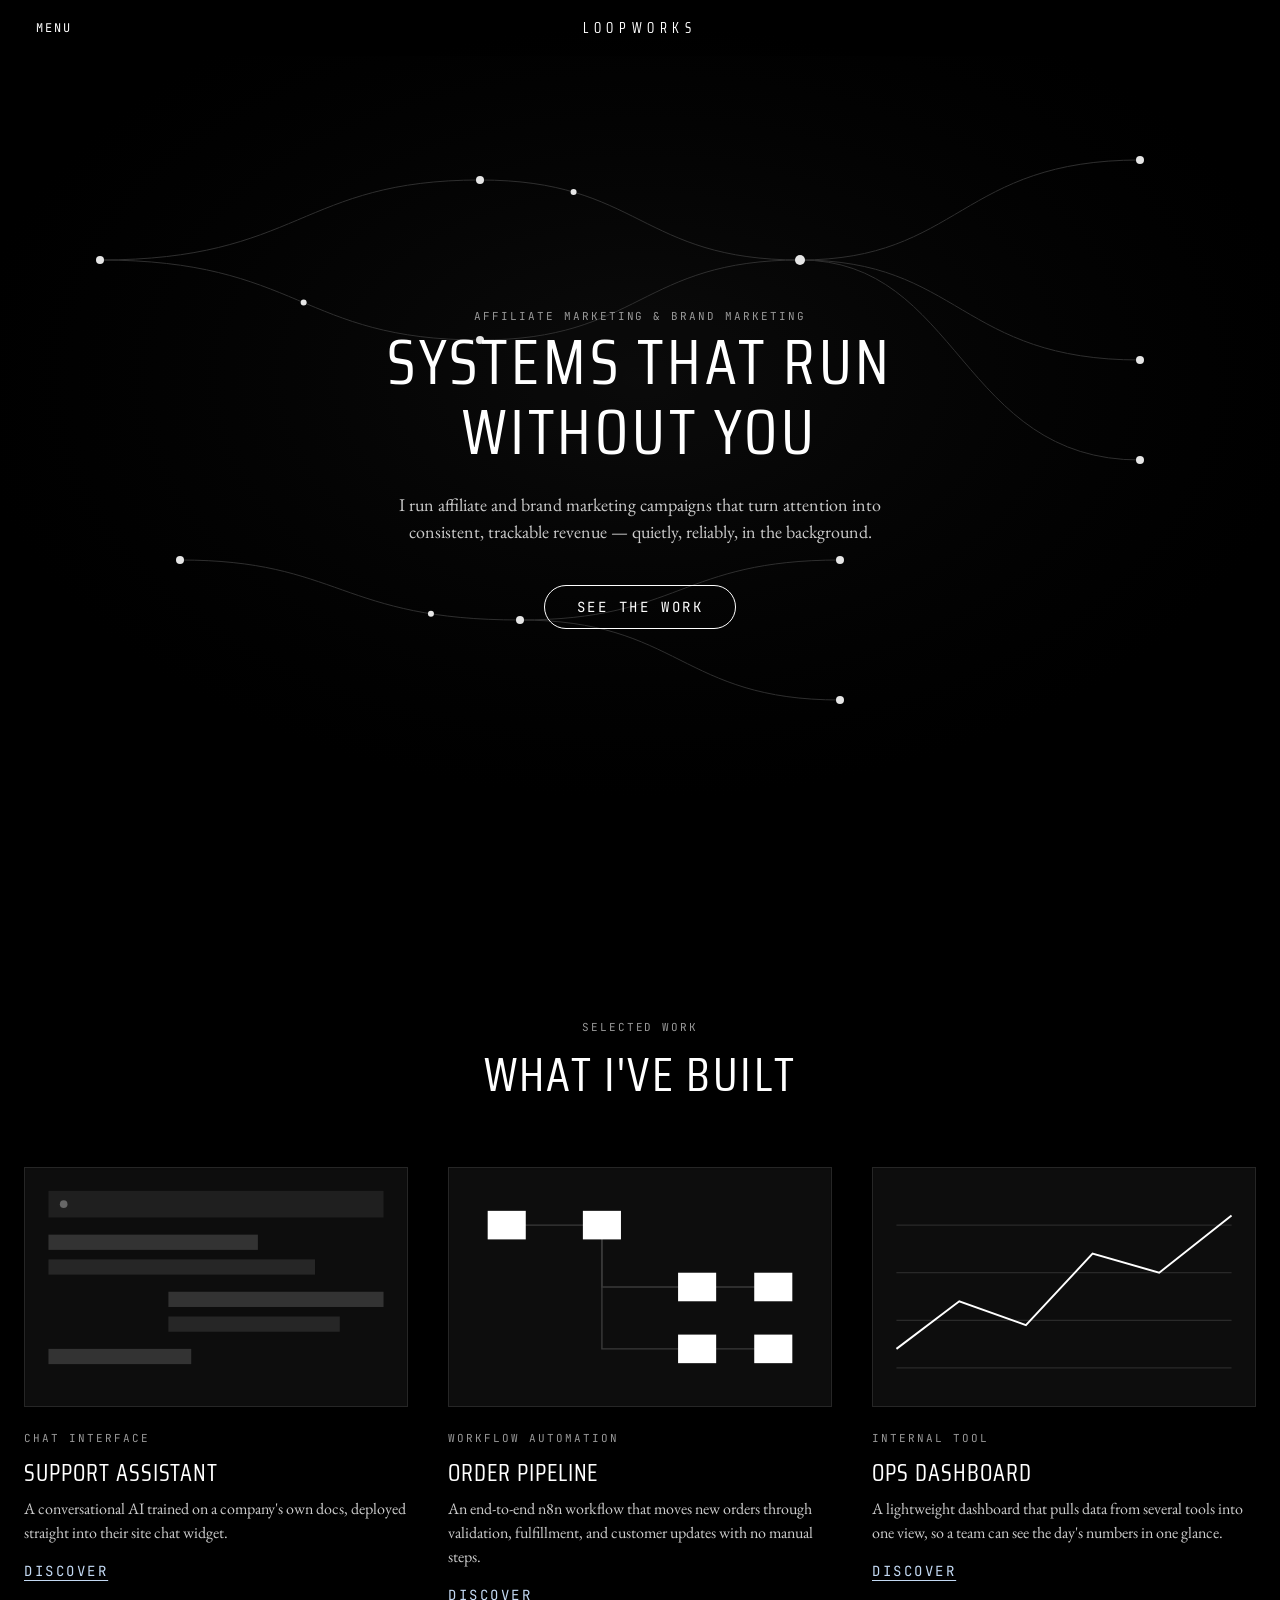
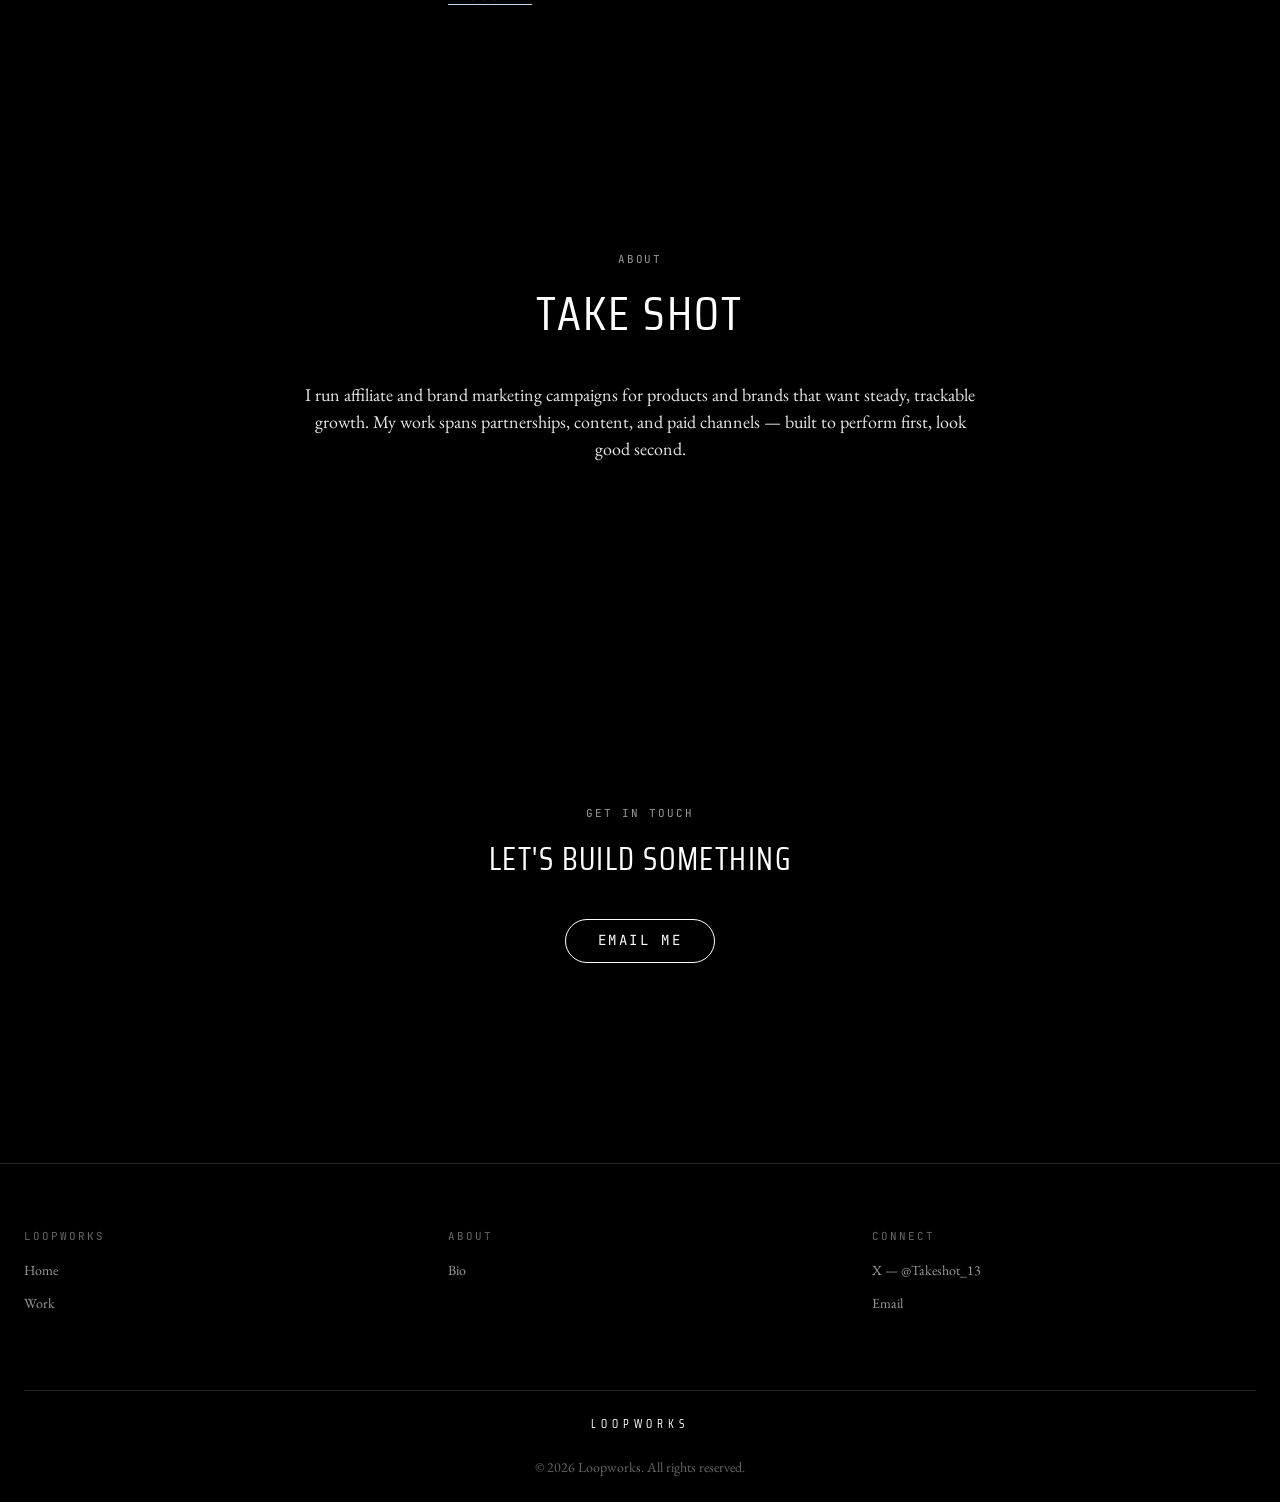
==== index.html @ 6c1918a0 "Initial portfolio site" ====
<!doctype html>
<html lang="en">
<head>
  <meta charset="UTF-8" />
  <meta name="viewport" content="width=device-width, initial-scale=1.0" />
  <title>LOOPWORKS — Affiliate Marketer &amp; Brand Marketer</title>
  <meta name="description" content="LOOPWORKS — Affiliate marketing and brand marketing work by Take shot." />
  <link rel="stylesheet" href="styles.css" />
</head>
<body>

  <!-- ============ TOP NAV ============ -->
  <nav class="top-nav">
    <div class="nav-side left">
      <button class="nav-link-label" id="menuOpenBtn" aria-haspopup="true" aria-expanded="false">Menu</button>
    </div>
    <a href="#top" class="wordmark">Loopworks</a>
    <div class="nav-side right"></div>
  </nav>

  <!-- ============ MOBILE MENU ============ -->
  <div class="mobile-menu" id="mobileMenu">
    <button class="btn-icon mobile-menu-close" id="menuCloseBtn" aria-label="Close menu">✕</button>
    <a href="#work">Work</a>
    <a href="#about">About</a>
    <a href="#contact">Contact</a>
  </div>

  <!-- ============ HERO ============ -->
  <header class="hero" id="top">
    <svg class="hero-graphic" viewBox="0 0 1440 900" preserveAspectRatio="xMidYMid slice" xmlns="http://www.w3.org/2000/svg" aria-hidden="true">
      <defs>
        <radialGradient id="fade" cx="50%" cy="42%" r="65%">
          <stop offset="0%" stop-color="#ffffff" stop-opacity="0.05"/>
          <stop offset="100%" stop-color="#000000" stop-opacity="0"/>
        </radialGradient>
      </defs>
      <rect width="1440" height="900" fill="url(#fade)" />
      <g stroke="#3a3a3a" stroke-width="1" fill="none" opacity="0.9">
        <path d="M 180 260 C 380 260, 380 180, 560 180" />
        <path d="M 180 260 C 380 260, 380 340, 560 340" />
        <path d="M 560 180 C 720 180, 720 260, 880 260" />
        <path d="M 560 340 C 720 340, 720 260, 880 260" />
        <path d="M 880 260 C 1040 260, 1040 160, 1220 160" />
        <path d="M 880 260 C 1040 260, 1040 360, 1220 360" />
        <path d="M 880 260 C 1040 260, 1040 460, 1220 460" />
        <path d="M 260 560 C 420 560, 420 620, 600 620" />
        <path d="M 600 620 C 760 620, 760 560, 920 560" />
        <path d="M 600 620 C 760 620, 760 700, 920 700" />
      </g>
      <g fill="#ffffff">
        <circle cx="180" cy="260" r="4" />
        <circle cx="560" cy="180" r="4" />
        <circle cx="560" cy="340" r="4" />
        <circle cx="880" cy="260" r="5" />
        <circle cx="1220" cy="160" r="4" />
        <circle cx="1220" cy="360" r="4" />
        <circle cx="1220" cy="460" r="4" />
        <circle cx="260" cy="560" r="4" />
        <circle cx="600" cy="620" r="4" />
        <circle cx="920" cy="560" r="4" />
        <circle cx="920" cy="700" r="4" />
      </g>
      <g fill="#ffffff">
        <circle r="3">
          <animateMotion dur="4.5s" repeatCount="indefinite" path="M 180 260 C 380 260, 380 180, 560 180 C 720 180, 720 260, 880 260 C 1040 260, 1040 160, 1220 160" />
        </circle>
        <circle r="3">
          <animateMotion dur="5.5s" begin="1s" repeatCount="indefinite" path="M 180 260 C 380 260, 380 340, 560 340 C 720 340, 720 260, 880 260 C 1040 260, 1040 460, 1220 460" />
        </circle>
        <circle r="3">
          <animateMotion dur="4s" begin="0.5s" repeatCount="indefinite" path="M 260 560 C 420 560, 420 620, 600 620 C 760 620, 760 700, 920 700" />
        </circle>
      </g>
    </svg>

    <div class="hero-content">
      <span class="caption hero-eyebrow">Affiliate Marketing &amp; Brand Marketing</span>
      <h1 class="display-xl">Systems that run<br />without you</h1>
      <p class="hero-sub">I run affiliate and brand marketing campaigns that turn attention into consistent, trackable revenue — quietly, reliably, in the background.</p>
      <a href="#work" class="btn">See the work</a>
    </div>
  </header>

  <!-- ============ WORK / PROJECTS ============ -->
  <section id="work">
    <div class="container">
      <div class="section-head">
        <span class="caption">Selected Work</span>
        <h2 class="display-lg">What I've built</h2>
      </div>

      <div class="project-grid">

        <article class="project-card">
          <figure>
            <svg viewBox="0 0 400 250" xmlns="http://www.w3.org/2000/svg" aria-hidden="true">
              <rect width="400" height="250" fill="#0d0d0d"/>
              <rect x="24" y="24" width="352" height="28" rx="0" fill="#1f1f1f"/>
              <circle cx="40" cy="38" r="4" fill="#666"/>
              <rect x="24" y="70" width="220" height="16" fill="#333"/>
              <rect x="24" y="96" width="280" height="16" fill="#262626"/>
              <rect x="150" y="130" width="226" height="16" fill="#333"/>
              <rect x="150" y="156" width="180" height="16" fill="#262626"/>
              <rect x="24" y="190" width="150" height="16" fill="#333"/>
            </svg>
          </figure>
          <span class="caption">Chat Interface</span>
          <h3 class="display-sm">Support Assistant</h3>
          <p class="body-md">A conversational AI trained on a company's own docs, deployed straight into their site chat widget.</p>
          <a href="#" class="text-link">Discover</a>
        </article>

        <article class="project-card">
          <figure>
            <svg viewBox="0 0 400 250" xmlns="http://www.w3.org/2000/svg" aria-hidden="true">
              <rect width="400" height="250" fill="#0d0d0d"/>
              <g stroke="#3a3a3a" stroke-width="1.5" fill="none">
                <path d="M 60 60 L 160 60 L 160 125 L 260 125"/>
                <path d="M 160 60 L 160 190 L 260 190"/>
                <path d="M 260 125 L 340 125"/>
                <path d="M 260 190 L 340 190"/>
              </g>
              <g fill="#fff">
                <rect x="40" y="45" width="40" height="30" />
                <rect x="140" y="45" width="40" height="30" />
                <rect x="240" y="110" width="40" height="30" />
                <rect x="240" y="175" width="40" height="30" />
                <rect x="320" y="110" width="40" height="30" />
                <rect x="320" y="175" width="40" height="30" />
              </g>
            </svg>
          </figure>
          <span class="caption">Workflow Automation</span>
          <h3 class="display-sm">Order Pipeline</h3>
          <p class="body-md">An end-to-end n8n workflow that moves new orders through validation, fulfillment, and customer updates with no manual steps.</p>
          <a href="#" class="text-link">Discover</a>
        </article>

        <article class="project-card">
          <figure>
            <svg viewBox="0 0 400 250" xmlns="http://www.w3.org/2000/svg" aria-hidden="true">
              <rect width="400" height="250" fill="#0d0d0d"/>
              <g fill="none" stroke="#333" stroke-width="1">
                <line x1="24" y1="60" x2="376" y2="60"/>
                <line x1="24" y1="110" x2="376" y2="110"/>
                <line x1="24" y1="160" x2="376" y2="160"/>
                <line x1="24" y1="210" x2="376" y2="210"/>
              </g>
              <polyline points="24,190 90,140 160,165 230,90 300,110 376,50" fill="none" stroke="#fff" stroke-width="2"/>
            </svg>
          </figure>
          <span class="caption">Internal Tool</span>
          <h3 class="display-sm">Ops Dashboard</h3>
          <p class="body-md">A lightweight dashboard that pulls data from several tools into one view, so a team can see the day's numbers in one glance.</p>
          <a href="#" class="text-link">Discover</a>
        </article>

      </div>
    </div>
  </section>

  <!-- ============ ABOUT ============ -->
  <section id="about">
    <div class="container about">
      <span class="caption">About</span>
      <h2 class="display-lg" style="margin: var(--sp-md) 0 var(--sp-xl);">Take shot</h2>
      <p>I run affiliate and brand marketing campaigns for products and brands that want steady, trackable growth. My work spans partnerships, content, and paid channels — built to perform first, look good second.</p>
    </div>
  </section>

  <!-- ============ CTA ============ -->
  <section id="contact">
    <div class="container cta-band">
      <span class="caption">Get in touch</span>
      <h2 class="display-md" style="margin: var(--sp-md) 0 var(--sp-xl);">Let's build something</h2>
      <a href="mailto:takeshotat@gmail.com" class="btn">Email me</a>
    </div>
  </section>

  <!-- ============ FOOTER ============ -->
  <footer>
    <div class="container">
      <div class="footer-cols">
        <div class="footer-col">
          <h4>Loopworks</h4>
          <a href="#top">Home</a>
          <a href="#work">Work</a>
        </div>
        <div class="footer-col">
          <h4>About</h4>
          <a href="#about">Bio</a>
        </div>
        <div class="footer-col">
          <h4>Connect</h4>
          <a href="https://x.com/Takeshot_13" target="_blank" rel="noopener">X — @Takeshot_13</a>
          <a href="mailto:takeshotat@gmail.com">Email</a>
        </div>
      </div>
      <div class="footer-bottom">
        <span class="wordmark" style="font-size:12px;">Loopworks</span>
        <span class="body-sm">© 2026 Loopworks. All rights reserved.</span>
      </div>
    </div>
  </footer>

  <script src="script.js"></script>
</body>
</html>
---- styles.css ----
/* ==========================================================================
   LOOPWORKS — design tokens (adapted from the supplied monochrome brand system)
   ========================================================================== */

@font-face {
  font-family: "Display Face";
  src: url("assets/fonts/saira-condensed-400.woff2") format("woff2");
  font-weight: 400;
  font-style: normal;
  font-display: swap;
}
@font-face {
  font-family: "Text Face";
  src: url("assets/fonts/eb-garamond-400.woff2") format("woff2");
  font-weight: 400;
  font-style: normal;
  font-display: swap;
}
@font-face {
  font-family: "Mono Face";
  src: url("assets/fonts/jetbrains-mono-400.woff2") format("woff2");
  font-weight: 400;
  font-style: normal;
  font-display: swap;
}

:root {
  /* colors */
  --canvas: #000000;
  --surface-soft: #0d0d0d;
  --surface-card: #141414;
  --surface-elevated: #1f1f1f;
  --hairline: #262626;
  --hairline-strong: #3a3a3a;
  --on-dark: #ffffff;
  --body: #cccccc;
  --body-strong: #e6e6e6;
  --muted: #999999;
  --muted-soft: #666666;
  --link: #c3d9f3;

  /* type families */
  --f-display: "Display Face", -apple-system, BlinkMacSystemFont, "Segoe UI", sans-serif;
  --f-text: "Text Face", Garamond, "Times New Roman", serif;
  --f-mono: "Mono Face", ui-monospace, "SF Mono", monospace;

  /* spacing */
  --sp-xxs: 4px;
  --sp-xs: 8px;
  --sp-sm: 12px;
  --sp-md: 16px;
  --sp-lg: 24px;
  --sp-xl: 40px;
  --sp-xxl: 64px;
  --sp-section: 120px;
}

* { box-sizing: border-box; }

html, body {
  margin: 0;
  padding: 0;
  background: var(--canvas);
  color: var(--on-dark);
  -webkit-font-smoothing: antialiased;
}

body {
  font-family: var(--f-text);
  font-size: 16px;
  line-height: 1.5;
  overflow-x: hidden;
}

a { color: var(--link); }

.container {
  max-width: 1280px;
  margin: 0 auto;
  padding: 0 var(--sp-lg);
}

/* ---- Typography ---- */
h1, h2, h3, .display {
  font-family: var(--f-display);
  font-weight: 400;
  text-transform: uppercase;
  margin: 0;
}
.display-xl { font-size: 64px; line-height: 1.1; letter-spacing: 0.06em; }
.display-lg { font-size: 48px; line-height: 1.15; letter-spacing: 0.05em; }
.display-md { font-size: 32px; line-height: 1.2; letter-spacing: 0.045em; }
.display-sm { font-size: 24px; line-height: 1.3; letter-spacing: 0.04em; }
.title-md { font-family: var(--f-display); font-size: 20px; line-height: 1.3; letter-spacing: 0.03em; text-transform: uppercase; }

.wordmark {
  font-family: var(--f-display);
  font-size: 14px;
  letter-spacing: 0.4em;
  text-transform: uppercase;
  color: var(--on-dark);
  text-decoration: none;
  white-space: nowrap;
}

.caption {
  font-family: var(--f-mono);
  font-size: 11px;
  letter-spacing: 0.18em;
  text-transform: uppercase;
  color: var(--muted);
  line-height: 1.4;
}

.body-md { font-family: var(--f-text); font-size: 16px; line-height: 1.5; color: var(--body); }
.body-sm { font-family: var(--f-text); font-size: 14px; line-height: 1.5; color: var(--muted); }

/* ---- Buttons ---- */
.btn {
  display: inline-flex;
  align-items: center;
  justify-content: center;
  gap: var(--sp-xs);
  background: transparent;
  color: var(--on-dark);
  border: 1px solid var(--on-dark);
  border-radius: 9999px;
  font-family: var(--f-mono);
  font-size: 14px;
  letter-spacing: 0.18em;
  text-transform: uppercase;
  text-decoration: none;
  padding: 14px 32px;
  height: 44px;
  min-width: 44px;
  cursor: pointer;
  transition: background-color 0.2s ease, color 0.2s ease;
}
.btn:hover { background: var(--on-dark); color: #000; }
.btn:focus-visible { outline: 2px solid var(--link); outline-offset: 3px; }

.btn-icon {
  width: 40px;
  height: 40px;
  border-radius: 9999px;
  border: 1px solid var(--on-dark);
  background: transparent;
  color: var(--on-dark);
  display: inline-flex;
  align-items: center;
  justify-content: center;
  cursor: pointer;
}
.btn-icon:focus-visible { outline: 2px solid var(--link); outline-offset: 3px; }

/* ---- Top nav ---- */
.top-nav {
  position: fixed;
  top: 0; left: 0; right: 0;
  height: 56px;
  z-index: 100;
  display: flex;
  align-items: center;
  justify-content: space-between;
  padding: 0 var(--sp-lg);
  background: linear-gradient(to bottom, rgba(0,0,0,0.65), rgba(0,0,0,0));
}
.nav-link-label {
  font-family: var(--f-mono);
  font-size: 12px;
  letter-spacing: 0.16em;
  text-transform: uppercase;
  color: var(--on-dark);
  background: none;
  border: none;
  cursor: pointer;
  padding: var(--sp-sm);
}
.nav-side { display: flex; align-items: center; gap: var(--sp-md); width: 140px; }
.nav-side.right { justify-content: flex-end; }

.mobile-menu {
  position: fixed;
  inset: 0;
  background: var(--canvas);
  z-index: 200;
  display: flex;
  flex-direction: column;
  align-items: center;
  justify-content: center;
  gap: var(--sp-xl);
  transform: translateY(-100%);
  transition: transform 0.35s ease;
}
.mobile-menu.open { transform: translateY(0); }
.mobile-menu a, .mobile-menu button {
  font-family: var(--f-display);
  text-transform: uppercase;
  letter-spacing: 0.05em;
  font-size: 28px;
  color: var(--on-dark);
  background: none;
  border: none;
  text-decoration: none;
  cursor: pointer;
}
.mobile-menu-close {
  position: absolute;
  top: 16px; right: 16px;
  width: 40px; height: 40px;
}

/* ---- Hero ---- */
.hero {
  position: relative;
  min-height: 100svh;
  display: flex;
  flex-direction: column;
  align-items: center;
  justify-content: center;
  text-align: center;
  padding: 96px var(--sp-lg) var(--sp-xxl);
  background: var(--canvas);
  overflow: hidden;
}
.hero-graphic {
  position: absolute;
  inset: 0;
  width: 100%;
  height: 100%;
  opacity: 0.9;
}
.hero-content {
  position: relative;
  z-index: 2;
  max-width: 900px;
}
.hero-eyebrow { margin-bottom: var(--sp-lg); }
.hero h1 { margin-bottom: var(--sp-lg); }
.hero-sub {
  font-family: var(--f-text);
  font-size: 18px;
  color: var(--body);
  max-width: 560px;
  margin: 0 auto var(--sp-xl);
}

/* ---- Sections ---- */
section { padding: var(--sp-section) 0; }
.section-head {
  text-align: center;
  margin-bottom: var(--sp-xxl);
}
.section-head .caption { display: block; margin-bottom: var(--sp-sm); }

/* ---- Project cards ---- */
.project-grid {
  display: flex;
  flex-wrap: wrap;
  gap: var(--sp-xl);
}
.project-card {
  background: var(--canvas);
  border-radius: 0;
  display: flex;
  flex-direction: column;
  flex: 1 1 calc(33.333% - 27px);
  min-width: 260px;
}
.project-card figure {
  margin: 0 0 var(--sp-lg);
  aspect-ratio: 16 / 10;
  background: var(--surface-soft);
  border: 1px solid var(--hairline);
  overflow: hidden;
}
.project-card figure svg { width: 100%; height: 100%; display: block; }
.project-card h3 { margin-bottom: var(--sp-xs); }
.project-card .caption { margin-bottom: var(--sp-sm); }
.project-card p { margin: 0 0 var(--sp-md); }
.text-link {
  font-family: var(--f-mono);
  font-size: 14px;
  letter-spacing: 0.18em;
  text-transform: uppercase;
  color: var(--link);
  text-decoration: underline;
  text-underline-offset: 4px;
}

/* ---- About ---- */
.about {
  max-width: 720px;
  margin: 0 auto;
  text-align: center;
}
.about p { font-size: 18px; color: var(--body-strong); }

/* ---- CTA band ---- */
.cta-band {
  text-align: center;
  padding: 80px var(--sp-lg);
}
.cta-band .display-md { margin-bottom: var(--sp-xl); }

/* ---- Footer ---- */
footer {
  background: var(--canvas);
  color: var(--muted);
  padding: var(--sp-xxl) 0 var(--sp-lg);
  border-top: 1px solid var(--hairline);
}
.footer-cols {
  display: flex;
  flex-wrap: wrap;
  gap: var(--sp-xl);
  margin-bottom: var(--sp-xxl);
}
.footer-col { flex: 1 1 calc(33.333% - 27px); min-width: 140px; }
.footer-col h4 {
  font-family: var(--f-mono);
  font-size: 11px;
  letter-spacing: 0.18em;
  text-transform: uppercase;
  color: var(--muted-soft);
  margin: 0 0 var(--sp-md);
  font-weight: 400;
}
.footer-col a {
  display: block;
  font-family: var(--f-text);
  font-size: 14px;
  color: var(--muted);
  text-decoration: none;
  margin-bottom: var(--sp-sm);
}
.footer-col a:hover { color: var(--on-dark); }
.footer-bottom {
  display: flex;
  flex-direction: column;
  align-items: center;
  gap: var(--sp-lg);
  border-top: 1px solid var(--hairline);
  padding-top: var(--sp-lg);
}
.footer-bottom .body-sm { color: var(--muted-soft); }

/* ---- Focus visibility (accessibility floor) ---- */
a:focus-visible, button:focus-visible {
  outline: 2px solid var(--link);
  outline-offset: 3px;
}

/* ---- Reduced motion ---- */
@media (prefers-reduced-motion: reduce) {
  * { animation-duration: 0.001ms !important; transition-duration: 0.001ms !important; }
}

/* ==========================================================================
   Responsive
   ========================================================================== */
@media (max-width: 1024px) {
  .project-card { flex-basis: calc(50% - 20px); }
  .footer-col { flex-basis: calc(50% - 20px); }
}

@media (max-width: 767px) {
  .display-xl { font-size: 34px; letter-spacing: 0.04em; }
  .display-lg { font-size: 28px; }
  .display-md { font-size: 24px; }
  .nav-side { width: auto; }
  .project-card { flex-basis: 100%; }
  .footer-col { flex-basis: 100%; }
  .footer-cols { gap: var(--sp-lg); }
  section { padding: 72px 0; }
  .hero { padding-top: 120px; }
}
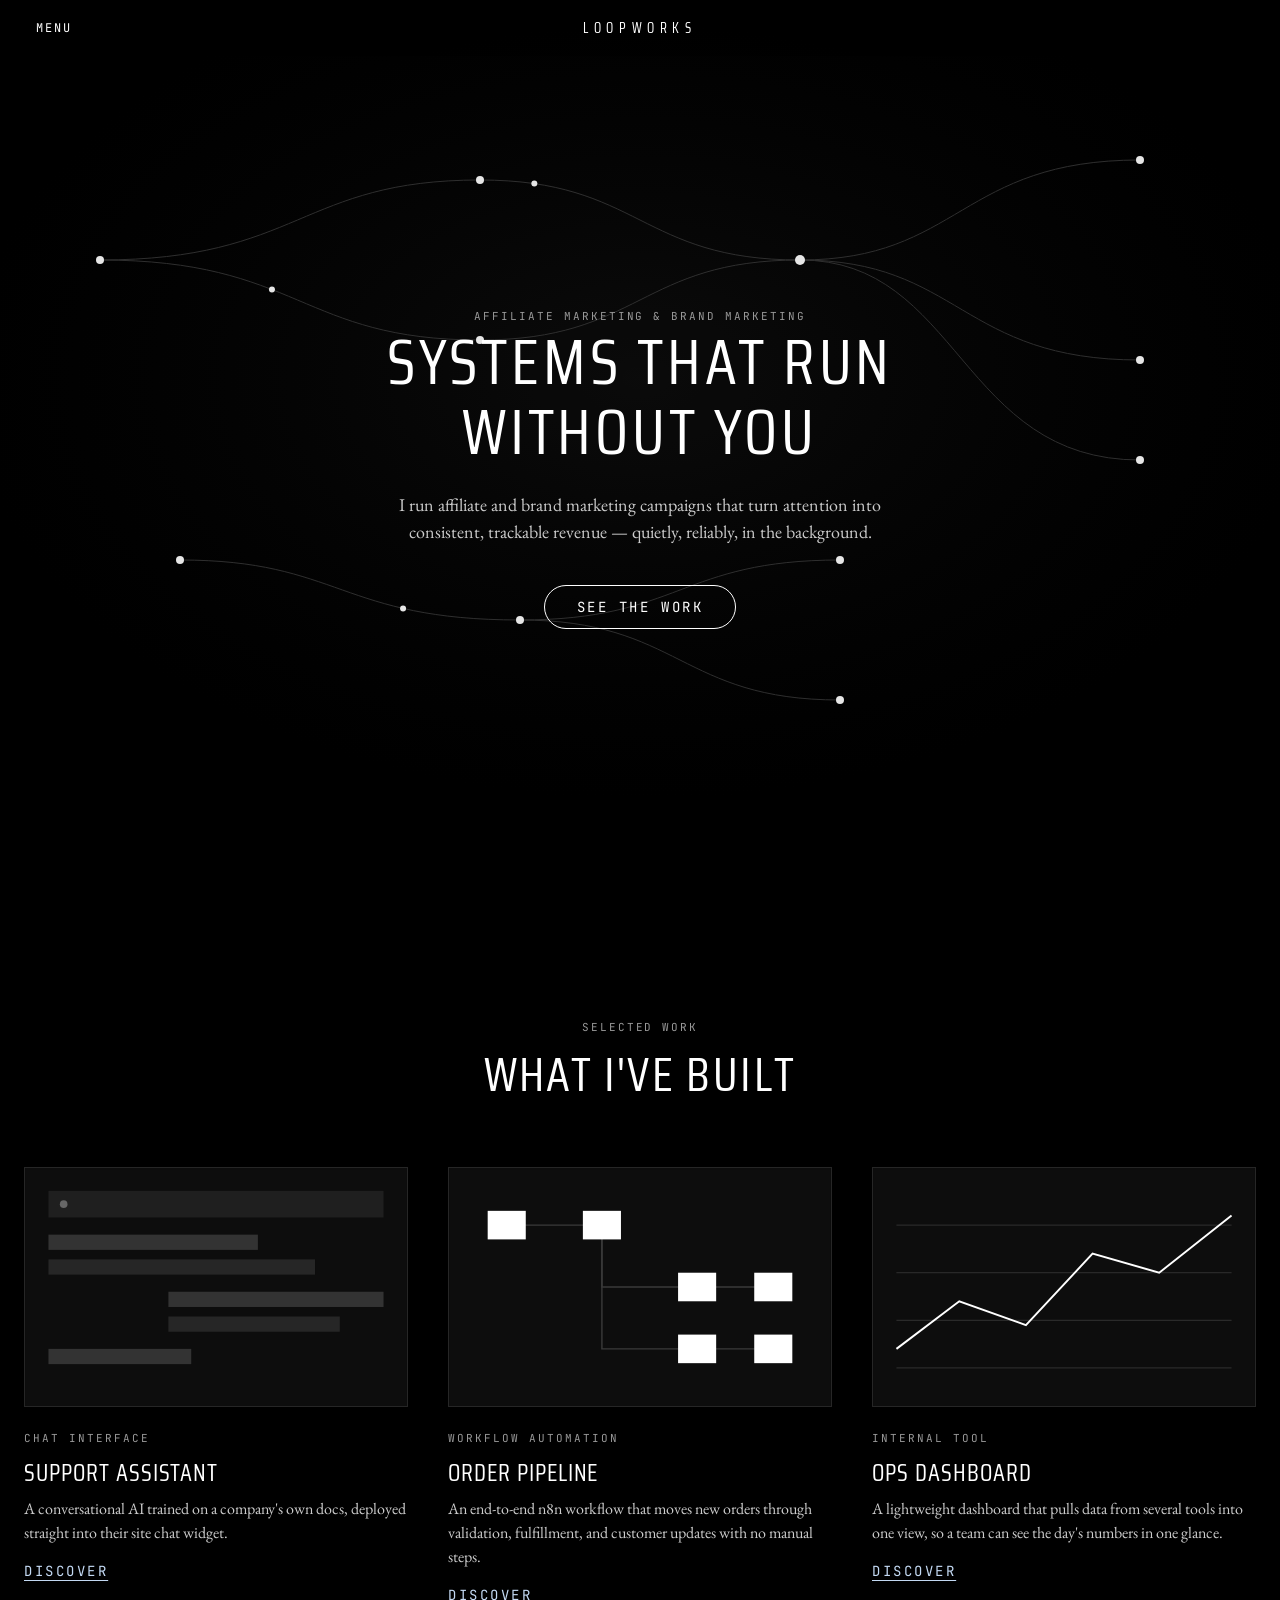
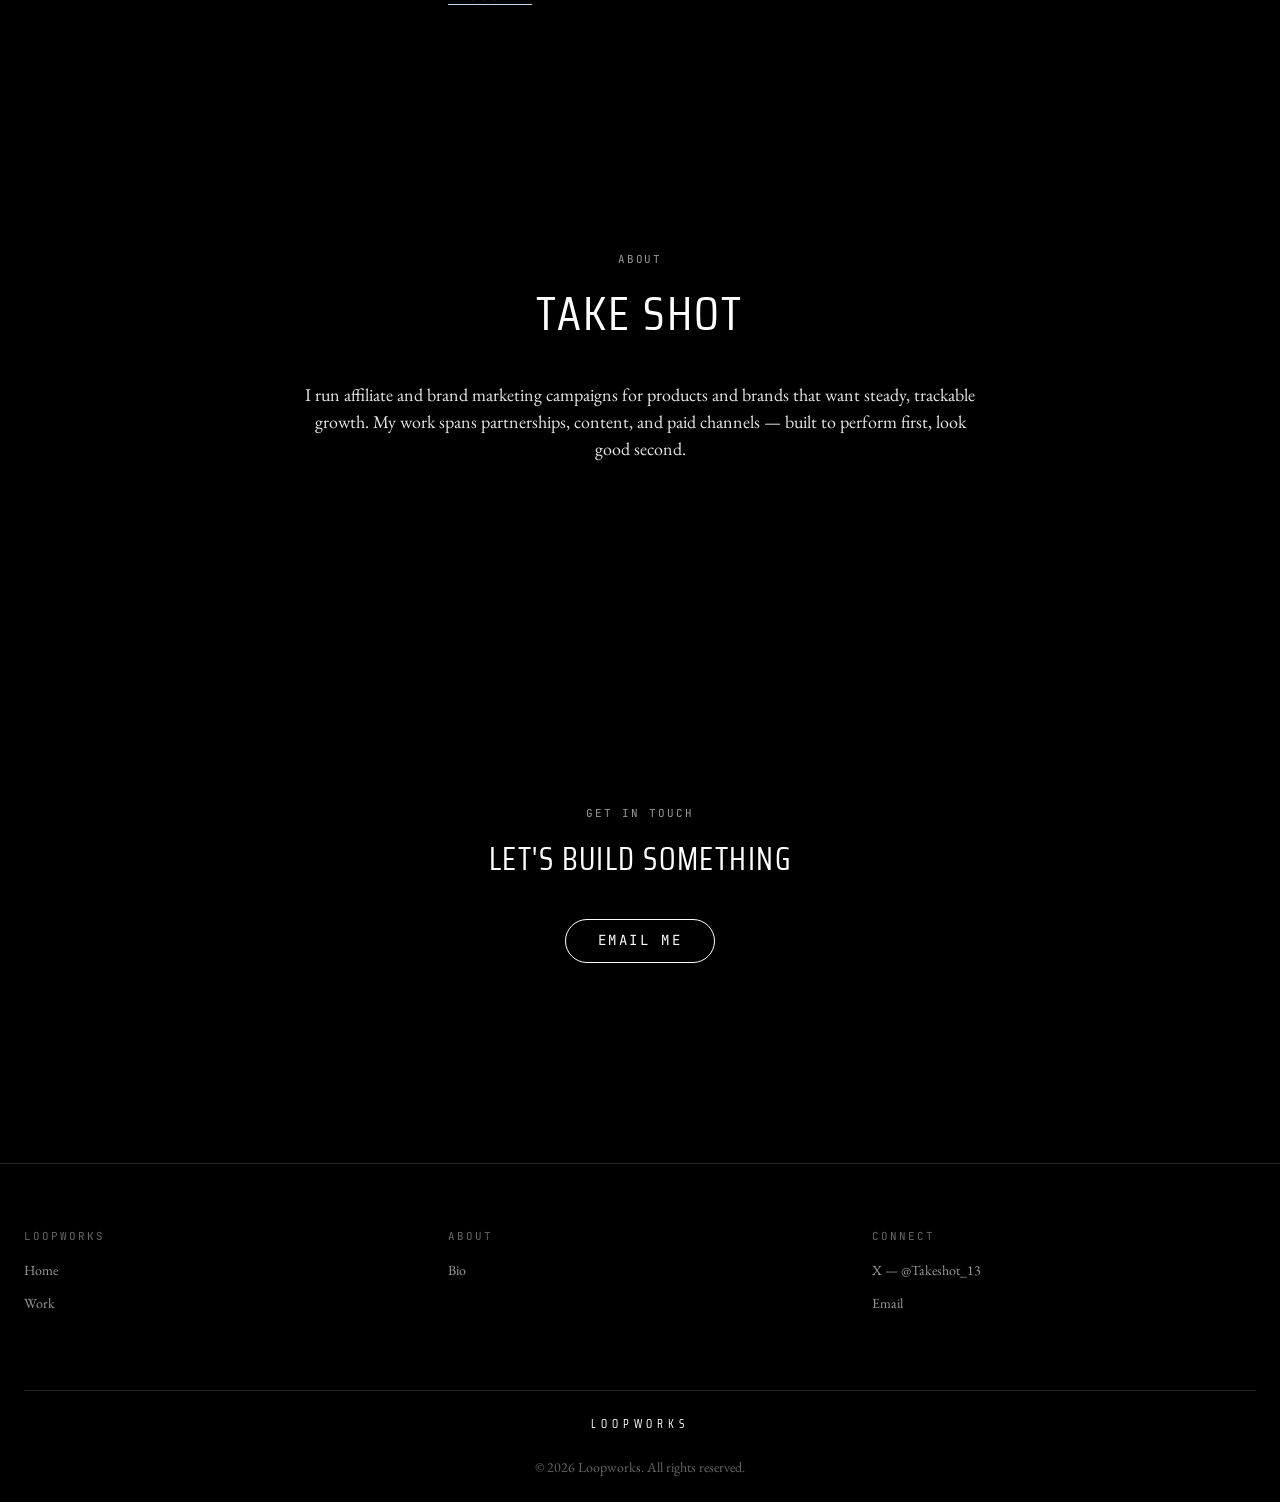
==== commit 59958947: "Add site favicon" ====
--- a/index.html
+++ b/index.html
@@ -5,6 +5,10 @@
   <meta name="viewport" content="width=device-width, initial-scale=1.0" />
   <title>LOOPWORKS — Affiliate Marketer &amp; Brand Marketer</title>
   <meta name="description" content="LOOPWORKS — Affiliate marketing and brand marketing work by Take shot." />
+  <link rel="icon" type="image/png" sizes="32x32" href="assets/favicon/favicon-32.png" />
+  <link rel="icon" type="image/png" sizes="16x16" href="assets/favicon/favicon-16.png" />
+  <link rel="apple-touch-icon" sizes="180x180" href="assets/favicon/apple-touch-icon.png" />
+  <link rel="icon" type="image/png" sizes="512x512" href="assets/favicon/favicon-512.png" />
   <link rel="stylesheet" href="styles.css" />
 </head>
 <body>
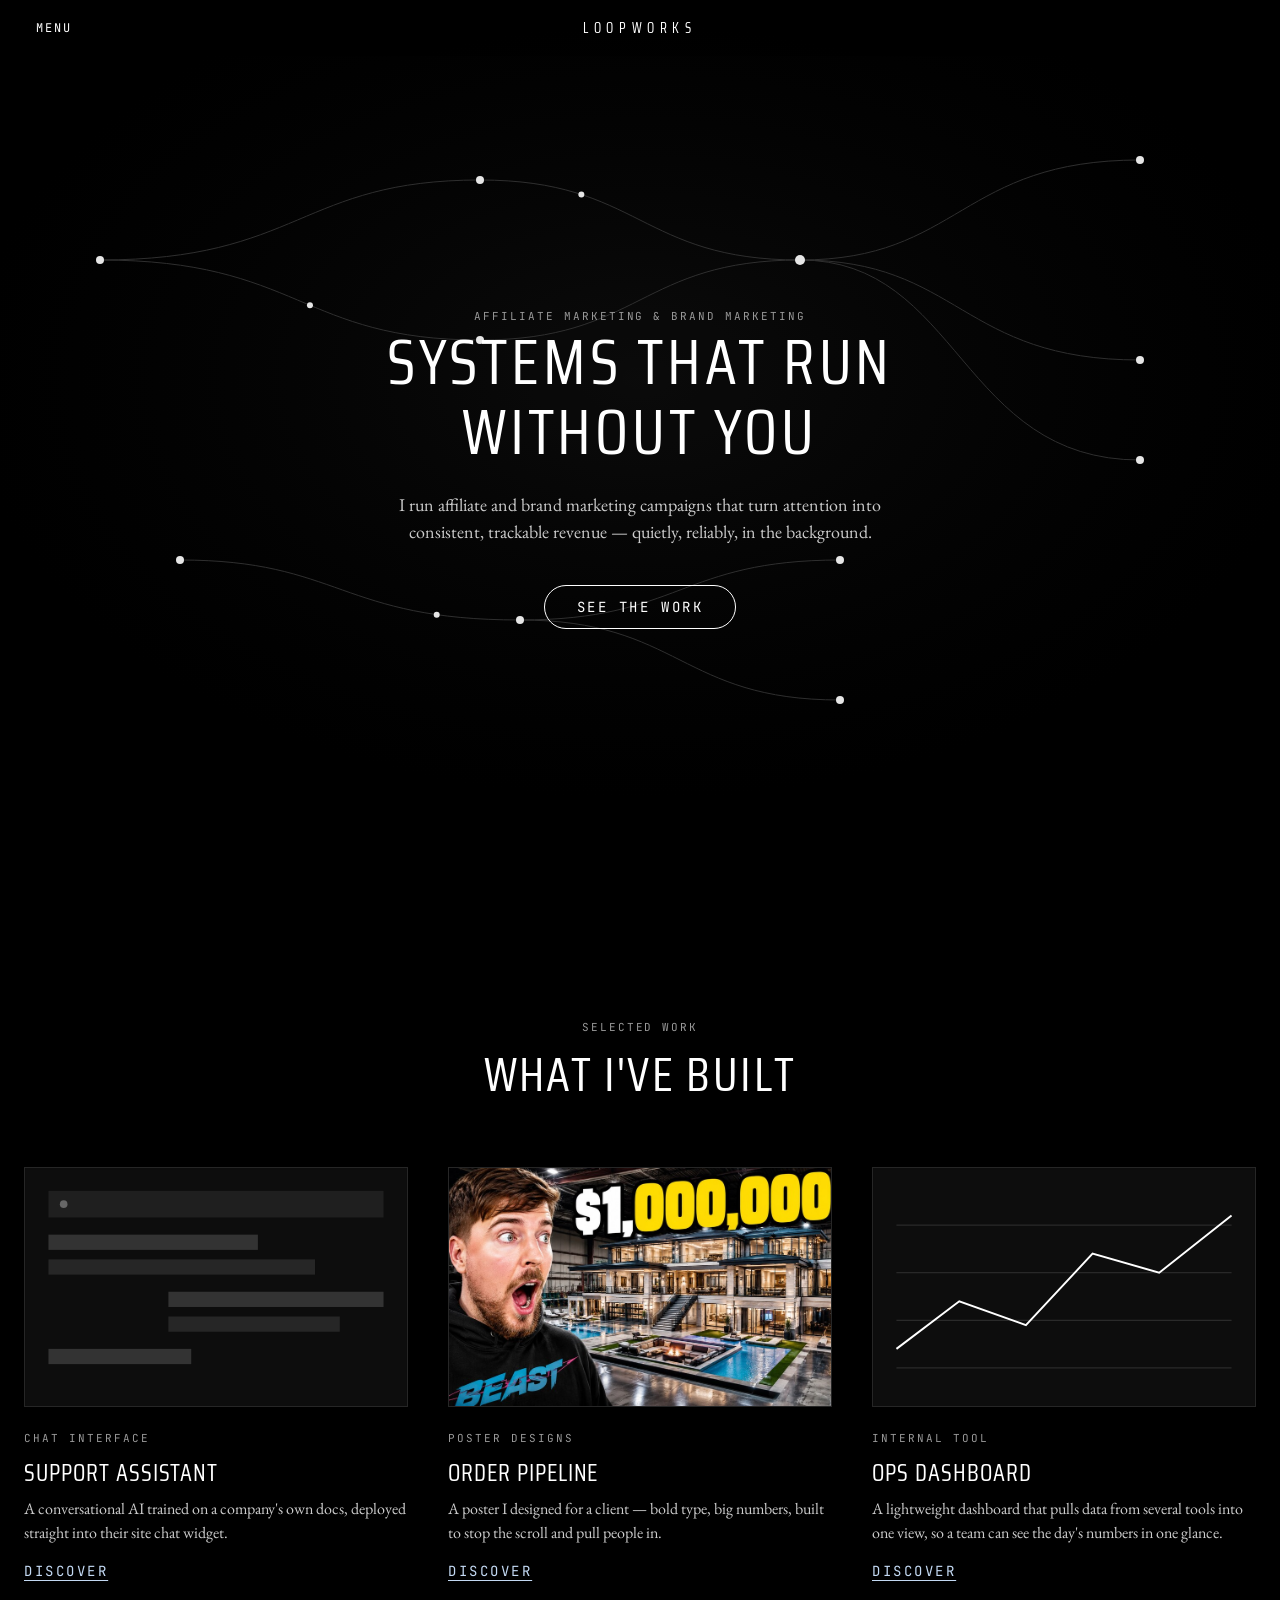
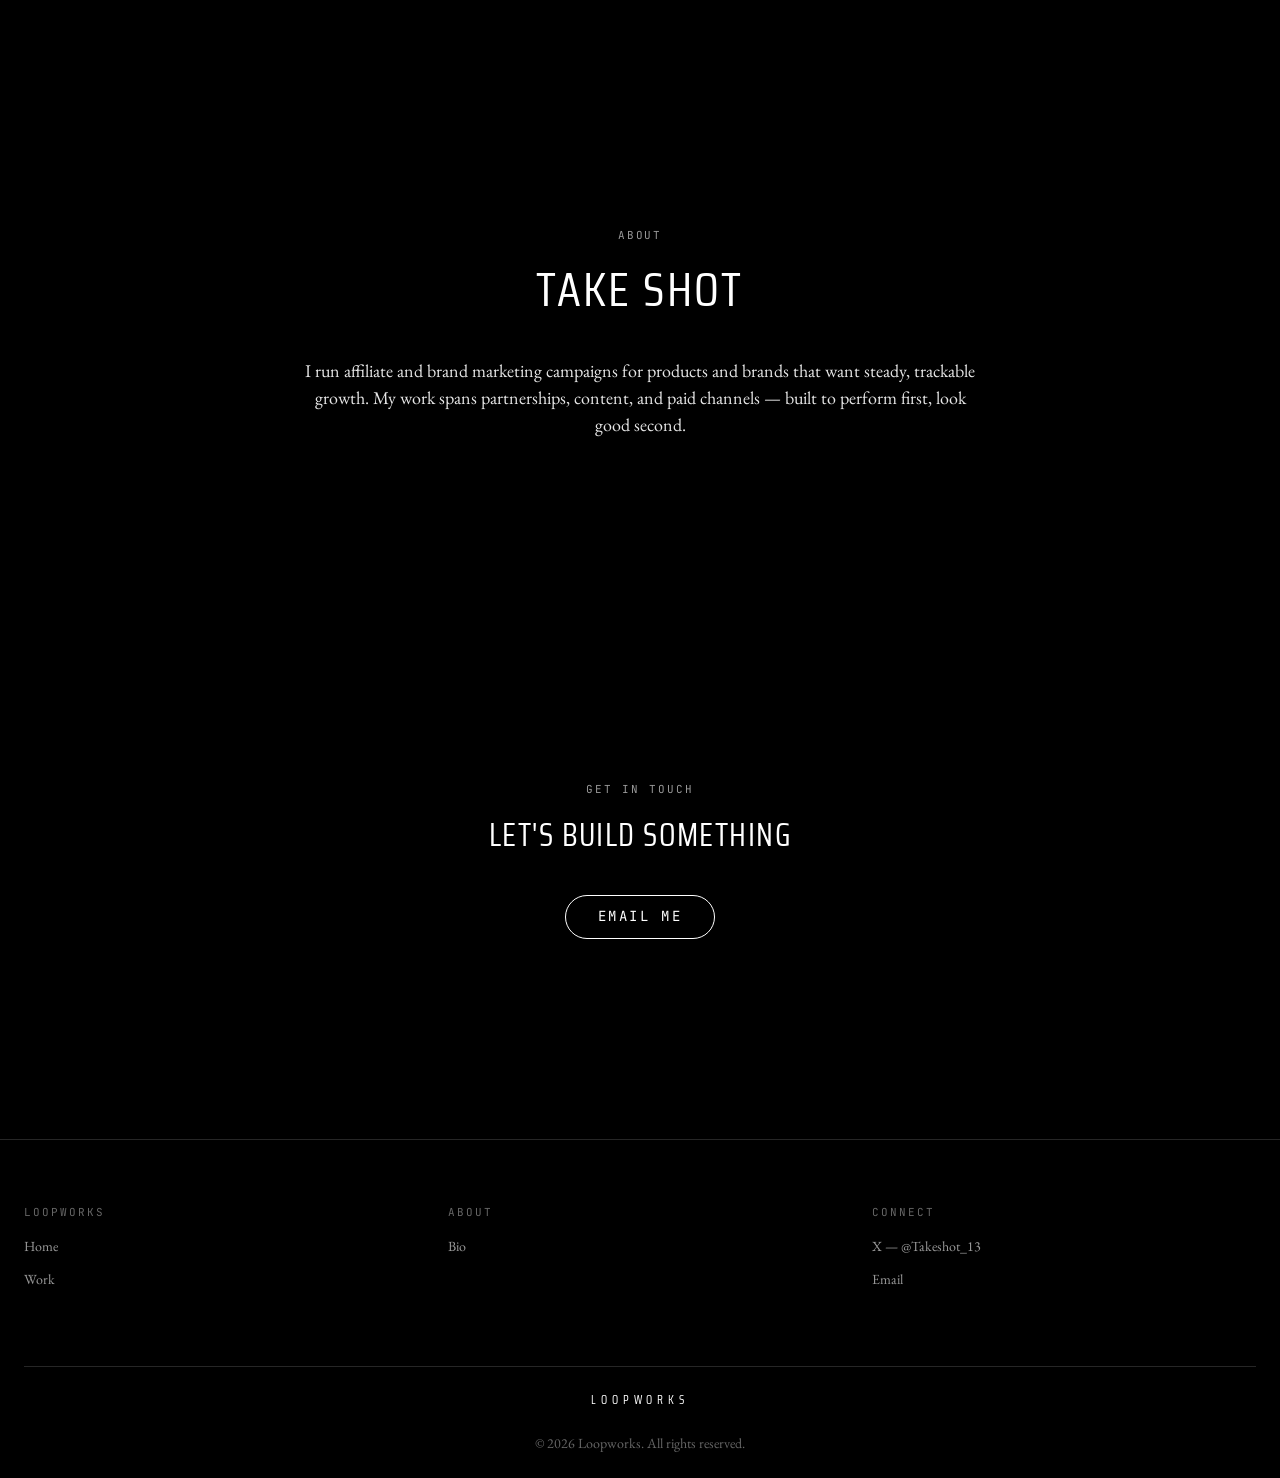
==== commit 7581591e: "Add poster design project card and update Discover links" ====
--- a/index.html
+++ b/index.html
@@ -112,33 +112,17 @@
           <span class="caption">Chat Interface</span>
           <h3 class="display-sm">Support Assistant</h3>
           <p class="body-md">A conversational AI trained on a company's own docs, deployed straight into their site chat widget.</p>
-          <a href="#" class="text-link">Discover</a>
+          <a href="https://takeshotfolio.netlify.app/#" class="text-link">Discover</a>
         </article>
 
         <article class="project-card">
           <figure>
-            <svg viewBox="0 0 400 250" xmlns="http://www.w3.org/2000/svg" aria-hidden="true">
-              <rect width="400" height="250" fill="#0d0d0d"/>
-              <g stroke="#3a3a3a" stroke-width="1.5" fill="none">
-                <path d="M 60 60 L 160 60 L 160 125 L 260 125"/>
-                <path d="M 160 60 L 160 190 L 260 190"/>
-                <path d="M 260 125 L 340 125"/>
-                <path d="M 260 190 L 340 190"/>
-              </g>
-              <g fill="#fff">
-                <rect x="40" y="45" width="40" height="30" />
-                <rect x="140" y="45" width="40" height="30" />
-                <rect x="240" y="110" width="40" height="30" />
-                <rect x="240" y="175" width="40" height="30" />
-                <rect x="320" y="110" width="40" height="30" />
-                <rect x="320" y="175" width="40" height="30" />
-              </g>
-            </svg>
+            <img src="assets/projects/poster-mansion.jpg" alt="Poster design sample" />
           </figure>
-          <span class="caption">Workflow Automation</span>
+          <span class="caption">Poster Designs</span>
           <h3 class="display-sm">Order Pipeline</h3>
-          <p class="body-md">An end-to-end n8n workflow that moves new orders through validation, fulfillment, and customer updates with no manual steps.</p>
-          <a href="#" class="text-link">Discover</a>
+          <p class="body-md">A poster I designed for a client — bold type, big numbers, built to stop the scroll and pull people in.</p>
+          <a href="https://takeshotfolio.netlify.app/#" class="text-link">Discover</a>
         </article>
 
         <article class="project-card">
@@ -157,7 +141,7 @@
           <span class="caption">Internal Tool</span>
           <h3 class="display-sm">Ops Dashboard</h3>
           <p class="body-md">A lightweight dashboard that pulls data from several tools into one view, so a team can see the day's numbers in one glance.</p>
-          <a href="#" class="text-link">Discover</a>
+          <a href="https://takeshotfolio.netlify.app/#" class="text-link">Discover</a>
         </article>
 
       </div>
--- a/styles.css
+++ b/styles.css
@@ -275,6 +275,7 @@
   overflow: hidden;
 }
 .project-card figure svg { width: 100%; height: 100%; display: block; }
+.project-card figure img { width: 100%; height: 100%; object-fit: cover; display: block; }
 .project-card h3 { margin-bottom: var(--sp-xs); }
 .project-card .caption { margin-bottom: var(--sp-sm); }
 .project-card p { margin: 0 0 var(--sp-md); }
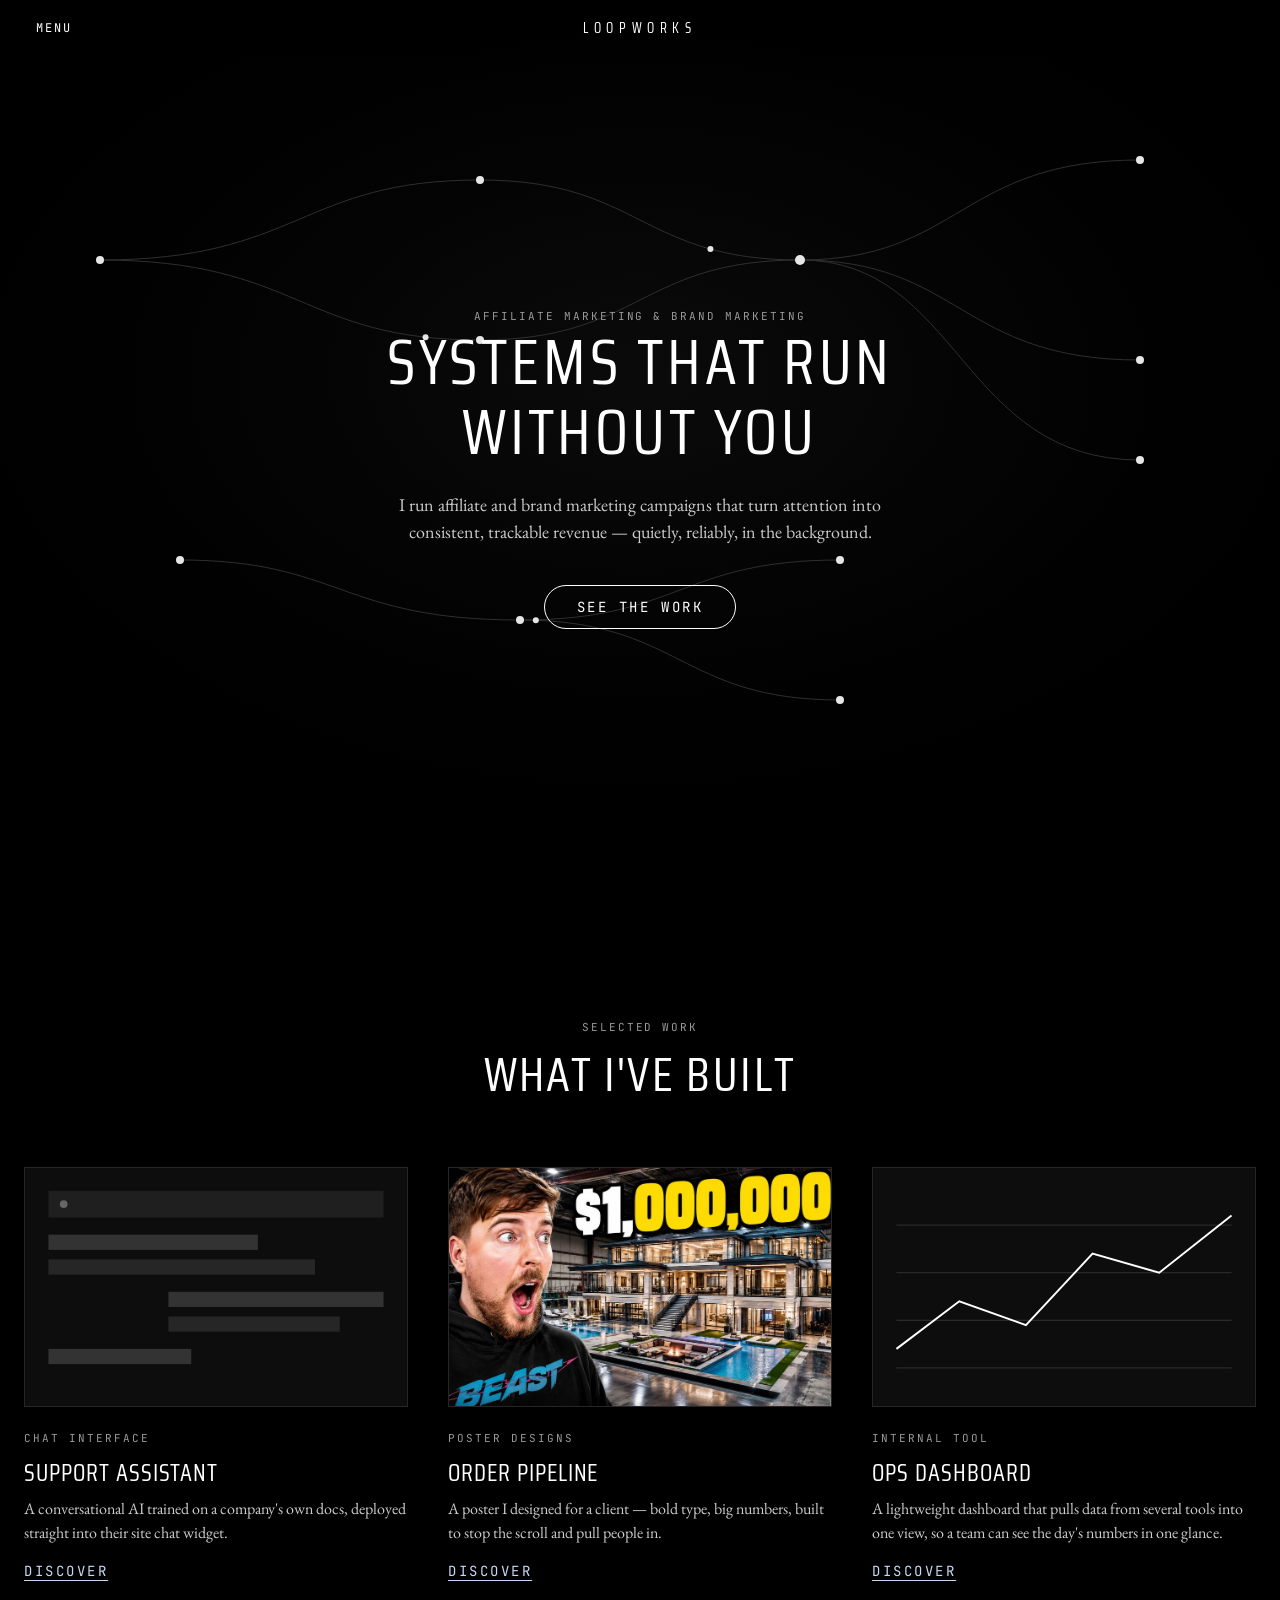
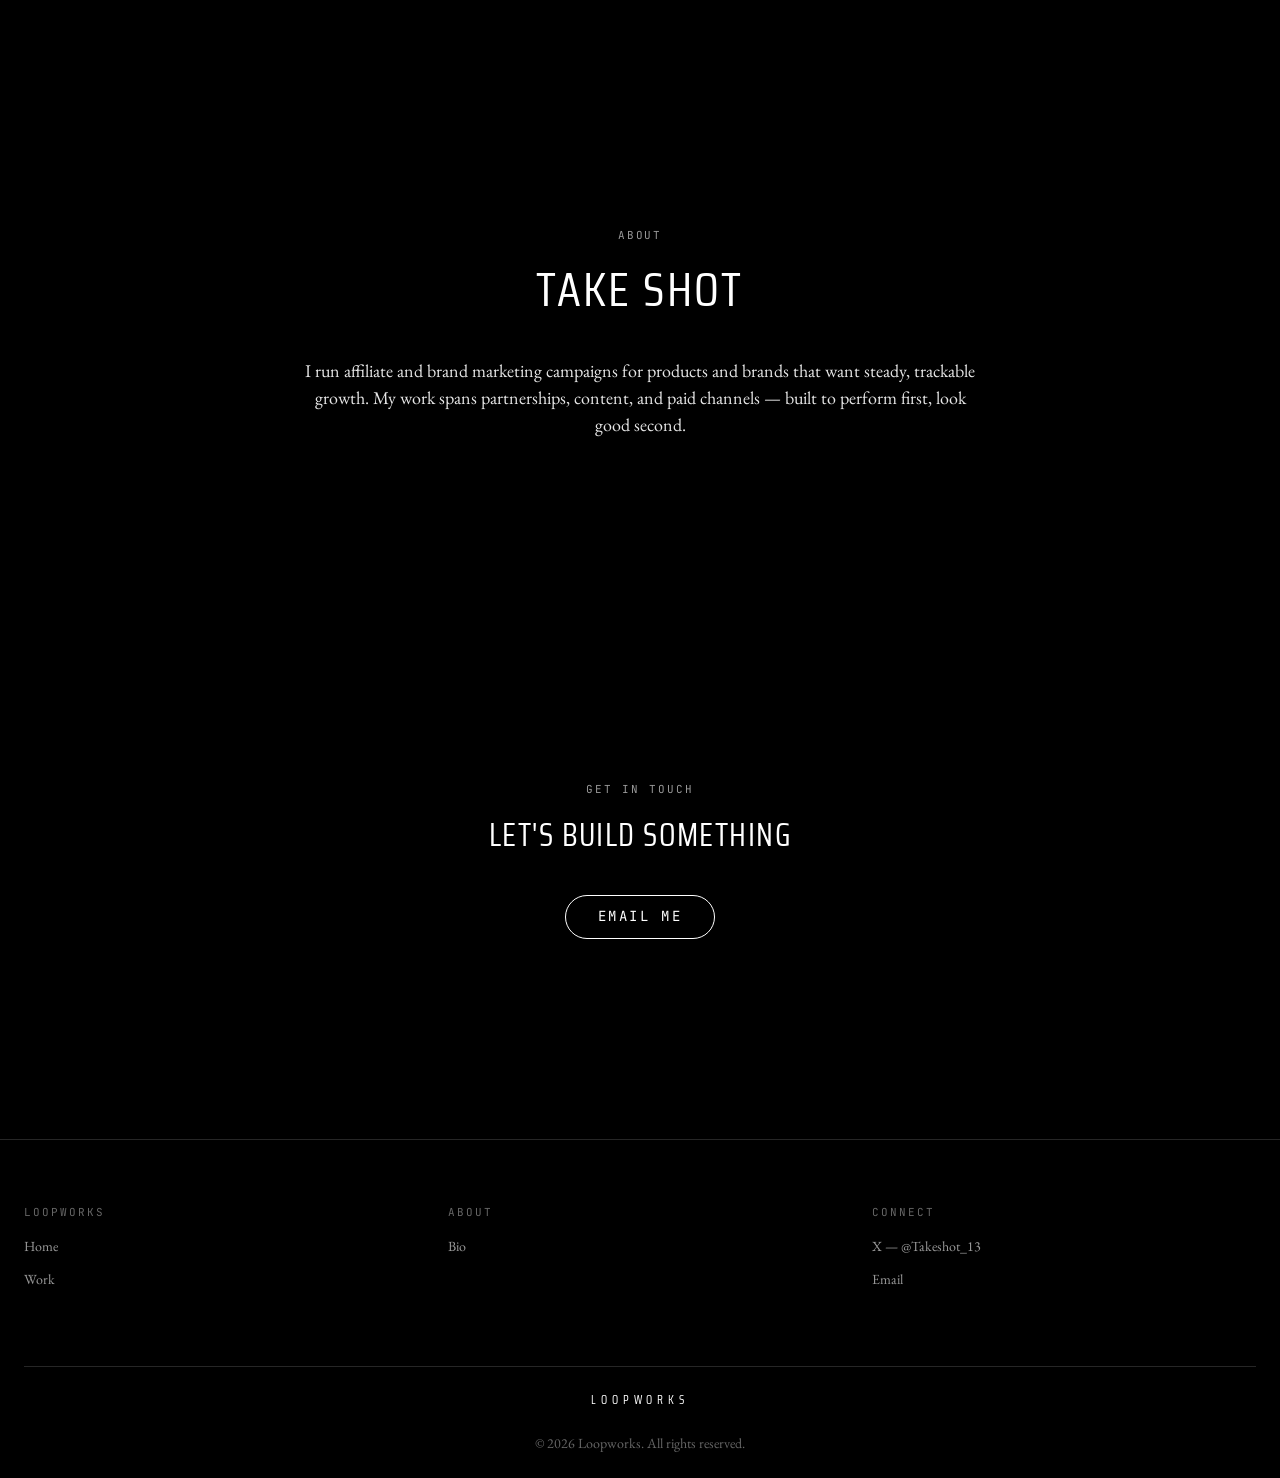
==== commit 76af322e: "Add dedicated Poster Designs page with both templates" ====
--- a/index.html
+++ b/index.html
@@ -122,7 +122,7 @@
           <span class="caption">Poster Designs</span>
           <h3 class="display-sm">Order Pipeline</h3>
           <p class="body-md">A poster I designed for a client — bold type, big numbers, built to stop the scroll and pull people in.</p>
-          <a href="https://takeshotfolio.netlify.app/#" class="text-link">Discover</a>
+          <a href="poster-designs.html" class="text-link">Discover</a>
         </article>
 
         <article class="project-card">
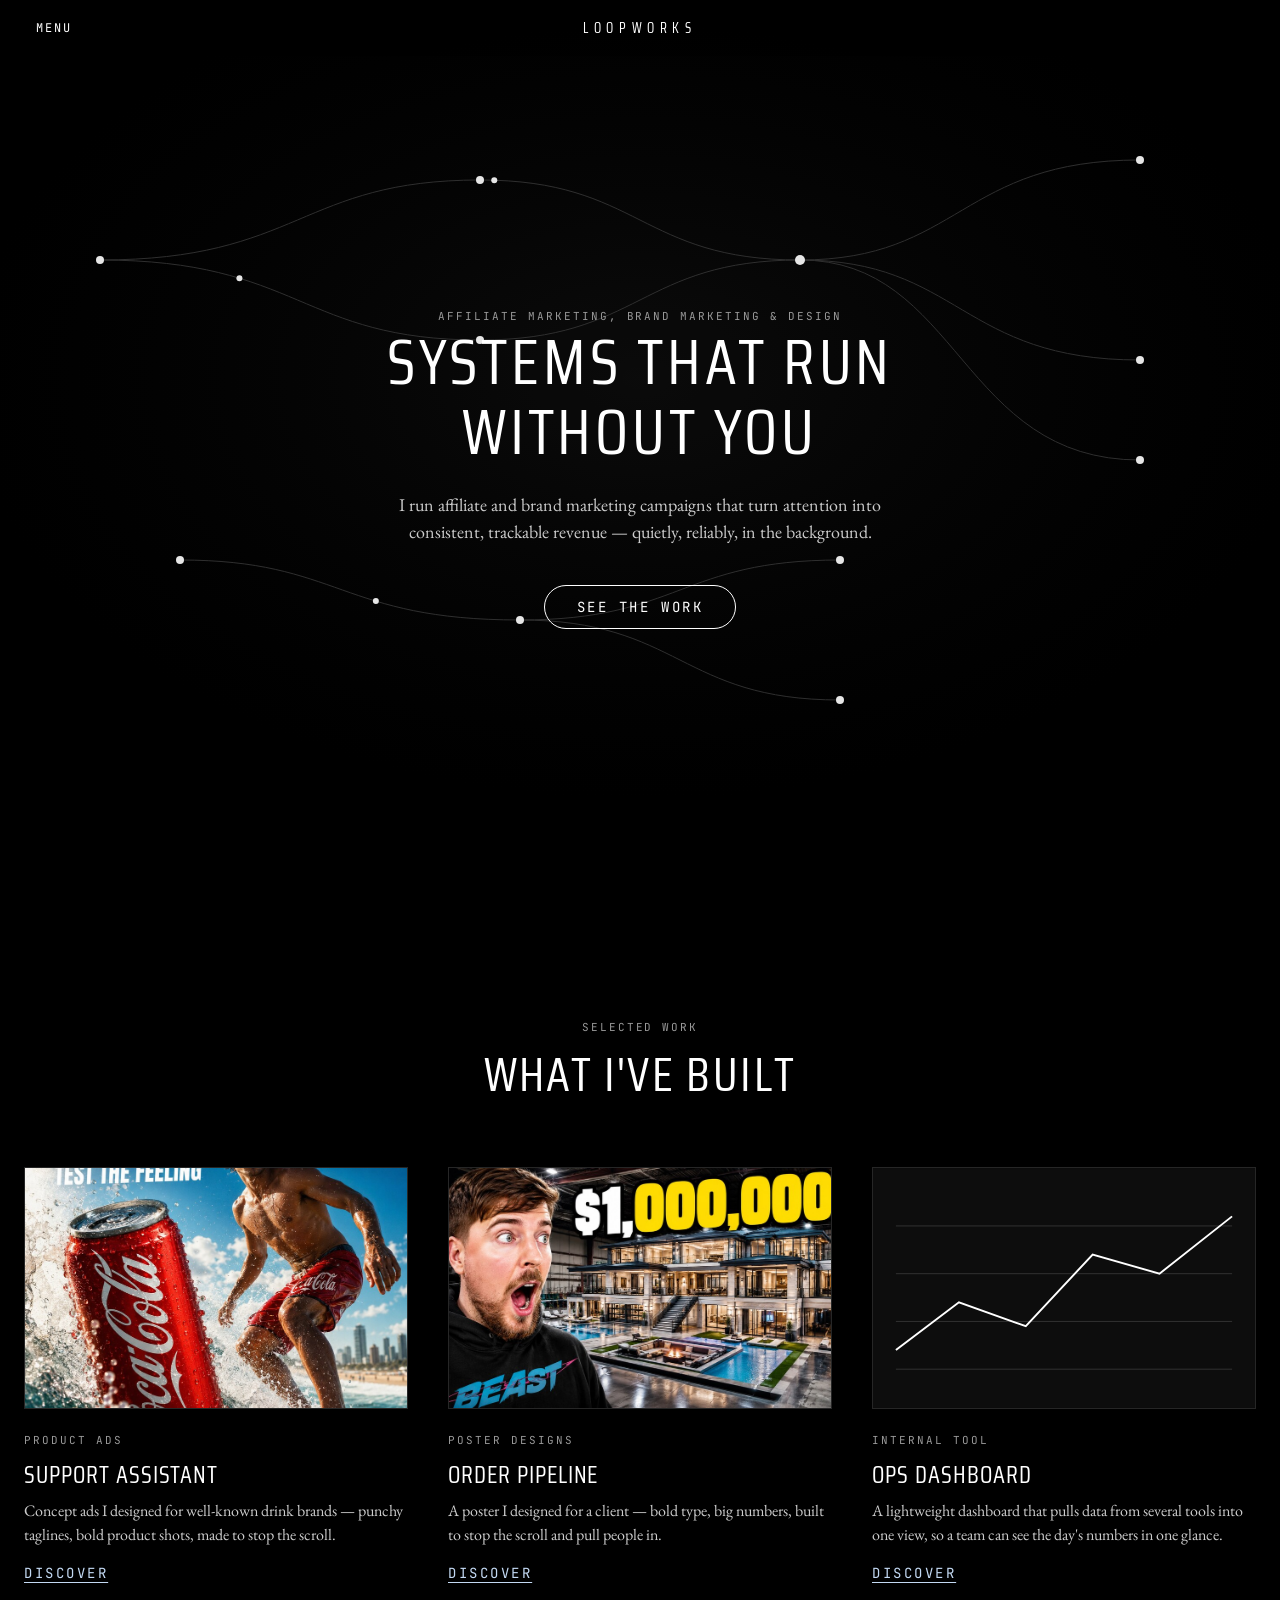
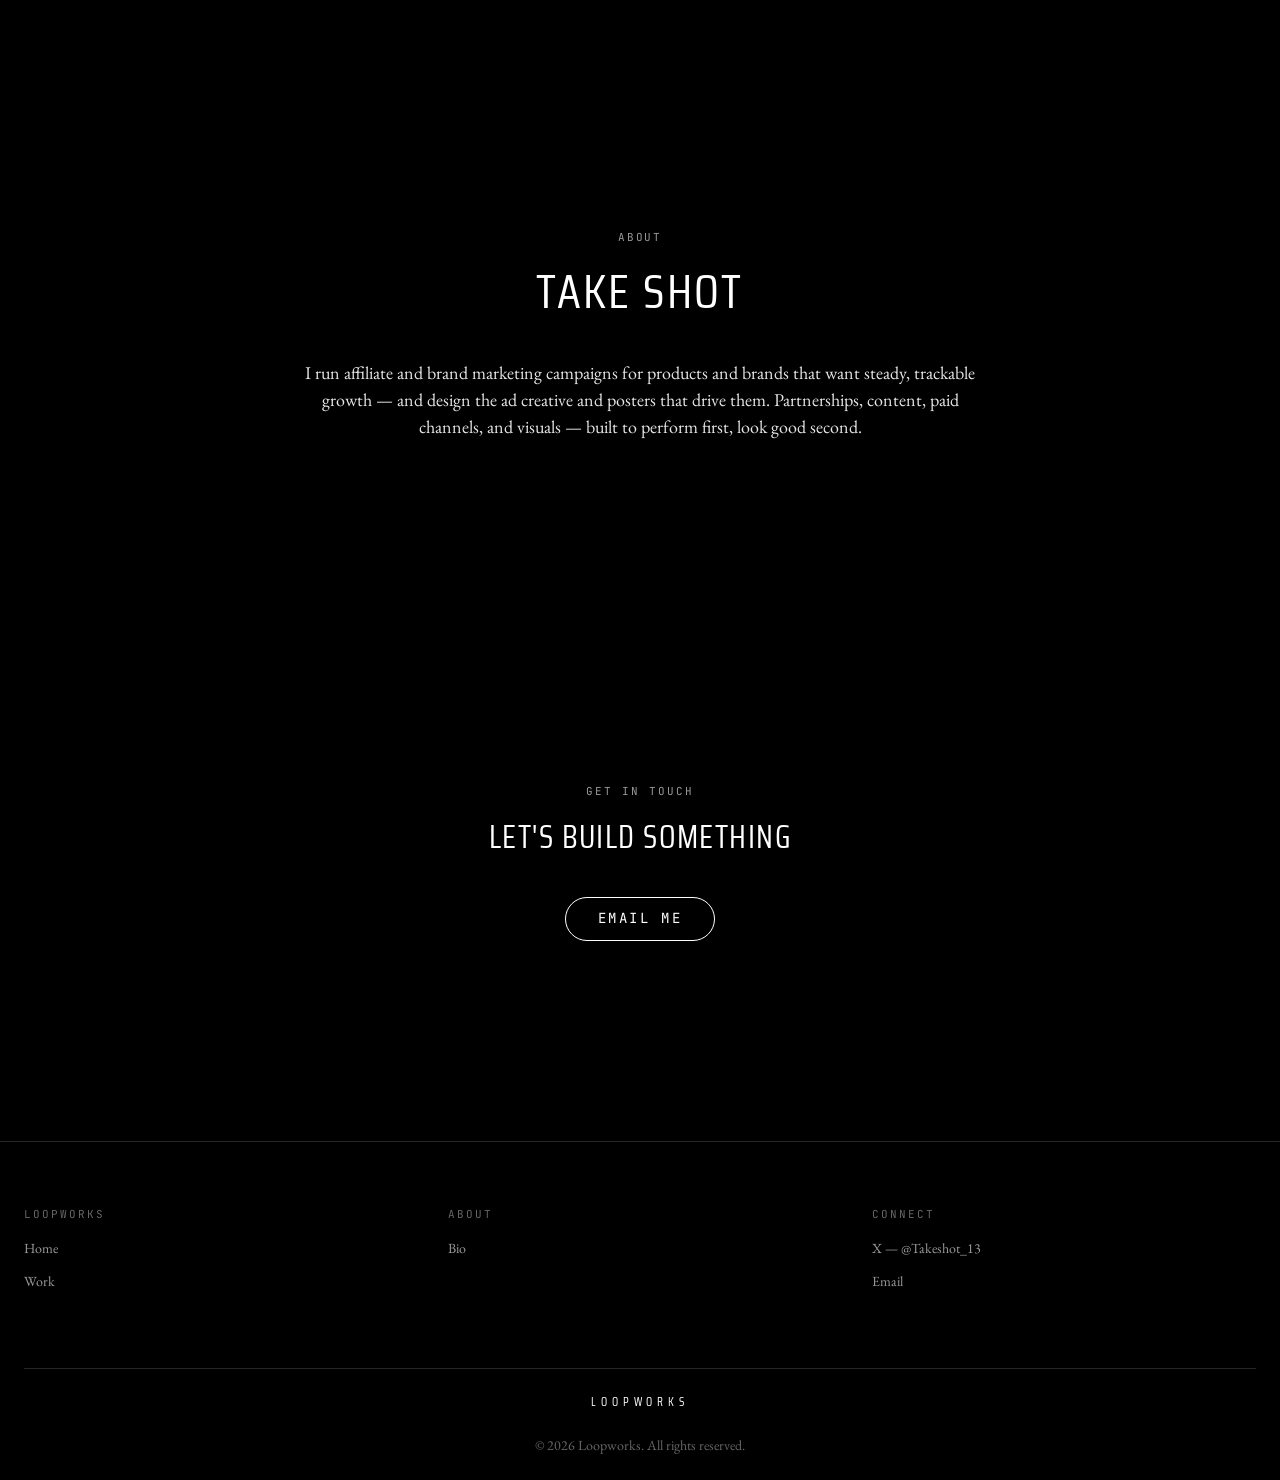
==== commit 0826dd78: "Add Product Ads page, update niche to include design, fix card image cropping" ====
--- a/index.html
+++ b/index.html
@@ -3,8 +3,8 @@
 <head>
   <meta charset="UTF-8" />
   <meta name="viewport" content="width=device-width, initial-scale=1.0" />
-  <title>LOOPWORKS — Affiliate Marketer &amp; Brand Marketer</title>
-  <meta name="description" content="LOOPWORKS — Affiliate marketing and brand marketing work by Take shot." />
+  <title>LOOPWORKS — Affiliate Marketer, Brand Marketer &amp; Designer</title>
+  <meta name="description" content="LOOPWORKS — Affiliate marketing, brand marketing, and design work by Take shot." />
   <link rel="icon" type="image/png" sizes="32x32" href="assets/favicon/favicon-32.png" />
   <link rel="icon" type="image/png" sizes="16x16" href="assets/favicon/favicon-16.png" />
   <link rel="apple-touch-icon" sizes="180x180" href="assets/favicon/apple-touch-icon.png" />
@@ -79,7 +79,7 @@
     </svg>
 
     <div class="hero-content">
-      <span class="caption hero-eyebrow">Affiliate Marketing &amp; Brand Marketing</span>
+      <span class="caption hero-eyebrow">Affiliate Marketing, Brand Marketing &amp; Design</span>
       <h1 class="display-xl">Systems that run<br />without you</h1>
       <p class="hero-sub">I run affiliate and brand marketing campaigns that turn attention into consistent, trackable revenue — quietly, reliably, in the background.</p>
       <a href="#work" class="btn">See the work</a>
@@ -98,21 +98,12 @@
 
         <article class="project-card">
           <figure>
-            <svg viewBox="0 0 400 250" xmlns="http://www.w3.org/2000/svg" aria-hidden="true">
-              <rect width="400" height="250" fill="#0d0d0d"/>
-              <rect x="24" y="24" width="352" height="28" rx="0" fill="#1f1f1f"/>
-              <circle cx="40" cy="38" r="4" fill="#666"/>
-              <rect x="24" y="70" width="220" height="16" fill="#333"/>
-              <rect x="24" y="96" width="280" height="16" fill="#262626"/>
-              <rect x="150" y="130" width="226" height="16" fill="#333"/>
-              <rect x="150" y="156" width="180" height="16" fill="#262626"/>
-              <rect x="24" y="190" width="150" height="16" fill="#333"/>
-            </svg>
+            <img src="assets/projects/ad-cocacola.jpg" alt="Product ad design sample" />
           </figure>
-          <span class="caption">Chat Interface</span>
+          <span class="caption">Product Ads</span>
           <h3 class="display-sm">Support Assistant</h3>
-          <p class="body-md">A conversational AI trained on a company's own docs, deployed straight into their site chat widget.</p>
-          <a href="https://takeshotfolio.netlify.app/#" class="text-link">Discover</a>
+          <p class="body-md">Concept ads I designed for well-known drink brands — punchy taglines, bold product shots, made to stop the scroll.</p>
+          <a href="product-ads.html" class="text-link">Discover</a>
         </article>
 
         <article class="project-card">
@@ -153,7 +144,7 @@
     <div class="container about">
       <span class="caption">About</span>
       <h2 class="display-lg" style="margin: var(--sp-md) 0 var(--sp-xl);">Take shot</h2>
-      <p>I run affiliate and brand marketing campaigns for products and brands that want steady, trackable growth. My work spans partnerships, content, and paid channels — built to perform first, look good second.</p>
+      <p>I run affiliate and brand marketing campaigns for products and brands that want steady, trackable growth — and design the ad creative and posters that drive them. Partnerships, content, paid channels, and visuals — built to perform first, look good second.</p>
     </div>
   </section>
 
--- a/styles.css
+++ b/styles.css
@@ -269,13 +269,14 @@
 }
 .project-card figure {
   margin: 0 0 var(--sp-lg);
-  aspect-ratio: 16 / 10;
+  position: relative;
+  padding-top: 62.5%; /* 16:10 ratio box, works on every browser */
   background: var(--surface-soft);
   border: 1px solid var(--hairline);
   overflow: hidden;
 }
-.project-card figure svg { width: 100%; height: 100%; display: block; }
-.project-card figure img { width: 100%; height: 100%; object-fit: cover; display: block; }
+.project-card figure svg { position: absolute; top: 0; left: 0; width: 100%; height: 100%; display: block; }
+.project-card figure img { position: absolute; top: 0; left: 0; width: 100%; height: 100%; object-fit: cover; display: block; }
 .project-card h3 { margin-bottom: var(--sp-xs); }
 .project-card .caption { margin-bottom: var(--sp-sm); }
 .project-card p { margin: 0 0 var(--sp-md); }
